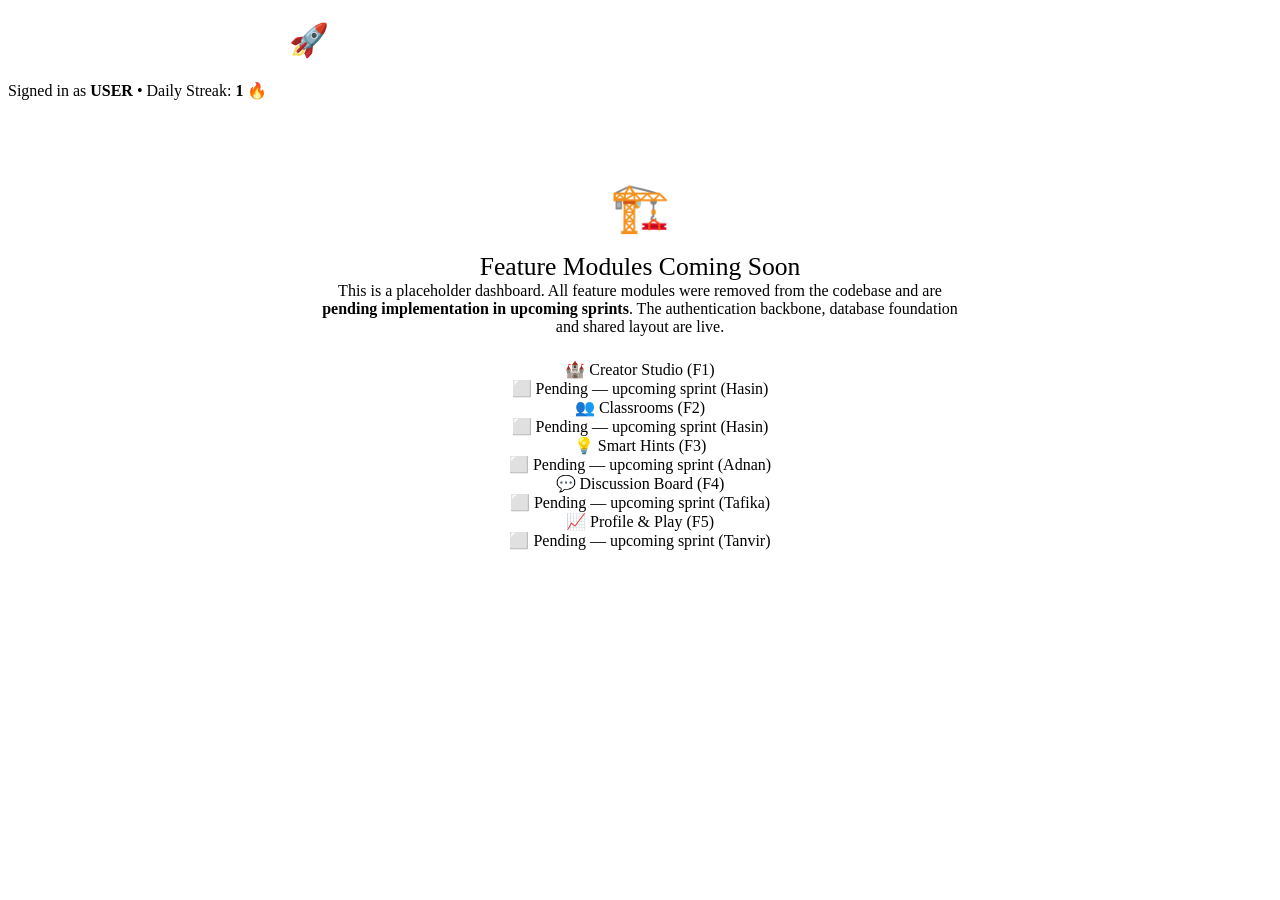
==== src/main/resources/templates/dashboard.html @ 27b3b244 "Initial clean basecode setup" ====
<!DOCTYPE html>
<html lang="en" xmlns:th="http://www.thymeleaf.org">
<head th:replace="~{fragments/layout :: htmlHead('Dashboard')}"></head>
<body>
    <div th:replace="~{fragments/layout :: navbar}"></div>

    <div class="cq-container">
        <div th:replace="~{fragments/layout :: flashMessages}"></div>

        <div style="margin-bottom:2rem;">
            <h1 style="font-size:2rem; font-weight:800; color:#fff;">Welcome, <span th:text="${user != null ? user.name : 'Explorer'}">Explorer</span>! 🚀</h1>
            <p style="color:var(--text-muted);">
                Signed in as <strong th:text="${user != null ? user.role : 'USER'}">USER</strong><span th:if="${user != null}">
                &bull; Daily Streak: <span style="color:var(--accent); font-weight:700;" th:text="${user.loginStreak}">1</span> 🔥</span>
            </p>
        </div>

        <div class="cq-card" style="text-align:center; padding:3rem 2rem;">
            <div style="font-size:3rem; margin-bottom:1rem;">🏗️</div>
            <div class="cq-card-title" style="font-size:1.6rem;">Feature Modules Coming Soon</div>
            <div class="cq-card-sub" style="max-width:640px; margin:0 auto 1.5rem auto;">
                This is a placeholder dashboard. All feature modules were removed from the
                codebase and are <strong>pending implementation in upcoming sprints</strong>.
                The authentication backbone, database foundation and shared layout are live.
            </div>
            <div class="cq-grid" style="max-width:900px; margin:0 auto;">
                <div class="cq-card">
                    <div class="cq-card-title">🏰 Creator Studio (F1)</div>
                    <div class="cq-card-sub">⬜ Pending — upcoming sprint (Hasin)</div>
                </div>
                <div class="cq-card">
                    <div class="cq-card-title">👥 Classrooms (F2)</div>
                    <div class="cq-card-sub">⬜ Pending — upcoming sprint (Hasin)</div>
                </div>
                <div class="cq-card">
                    <div class="cq-card-title">💡 Smart Hints (F3)</div>
                    <div class="cq-card-sub">⬜ Pending — upcoming sprint (Adnan)</div>
                </div>
                <div class="cq-card">
                    <div class="cq-card-title">💬 Discussion Board (F4)</div>
                    <div class="cq-card-sub">⬜ Pending — upcoming sprint (Tafika)</div>
                </div>
                <div class="cq-card">
                    <div class="cq-card-title">📈 Profile &amp; Play (F5)</div>
                    <div class="cq-card-sub">⬜ Pending — upcoming sprint (Tanvir)</div>
                </div>
            </div>
        </div>
    </div>

    <div th:replace="~{fragments/layout :: footer}"></div>
</body>
</html>
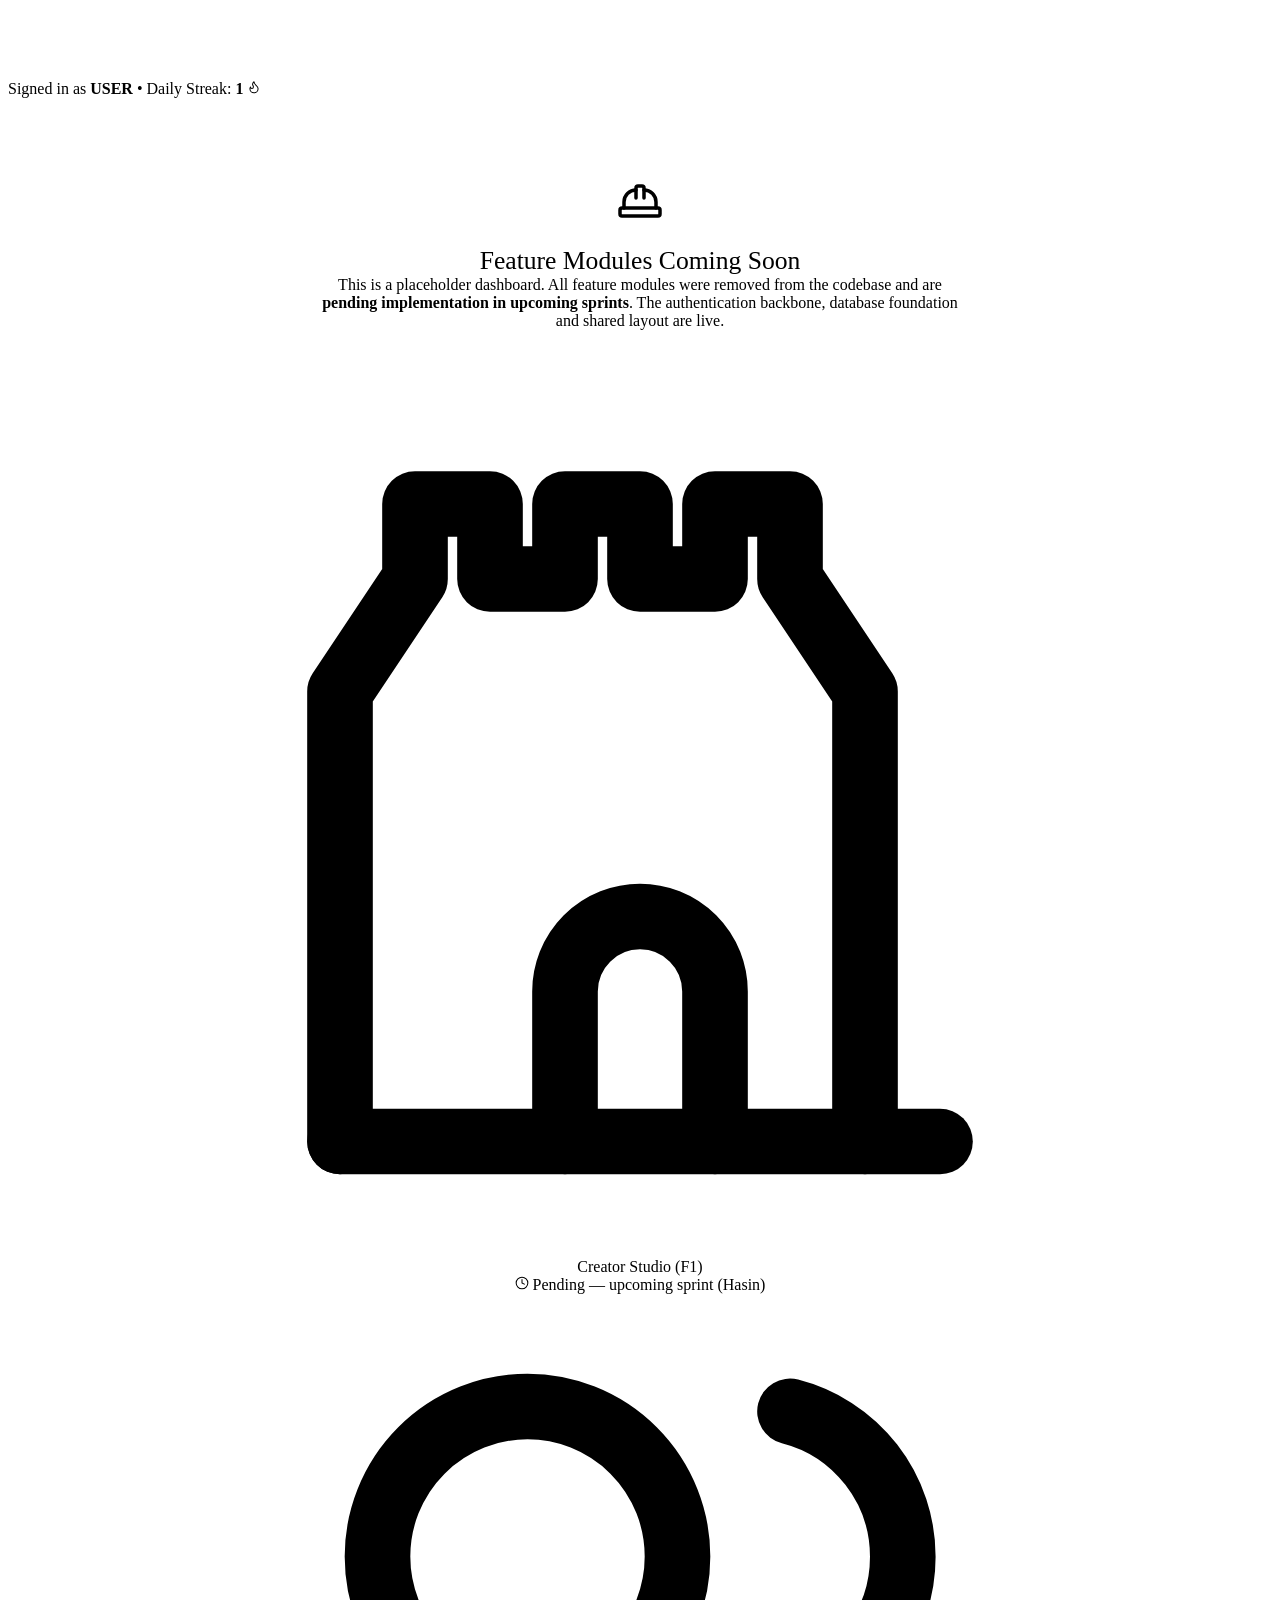
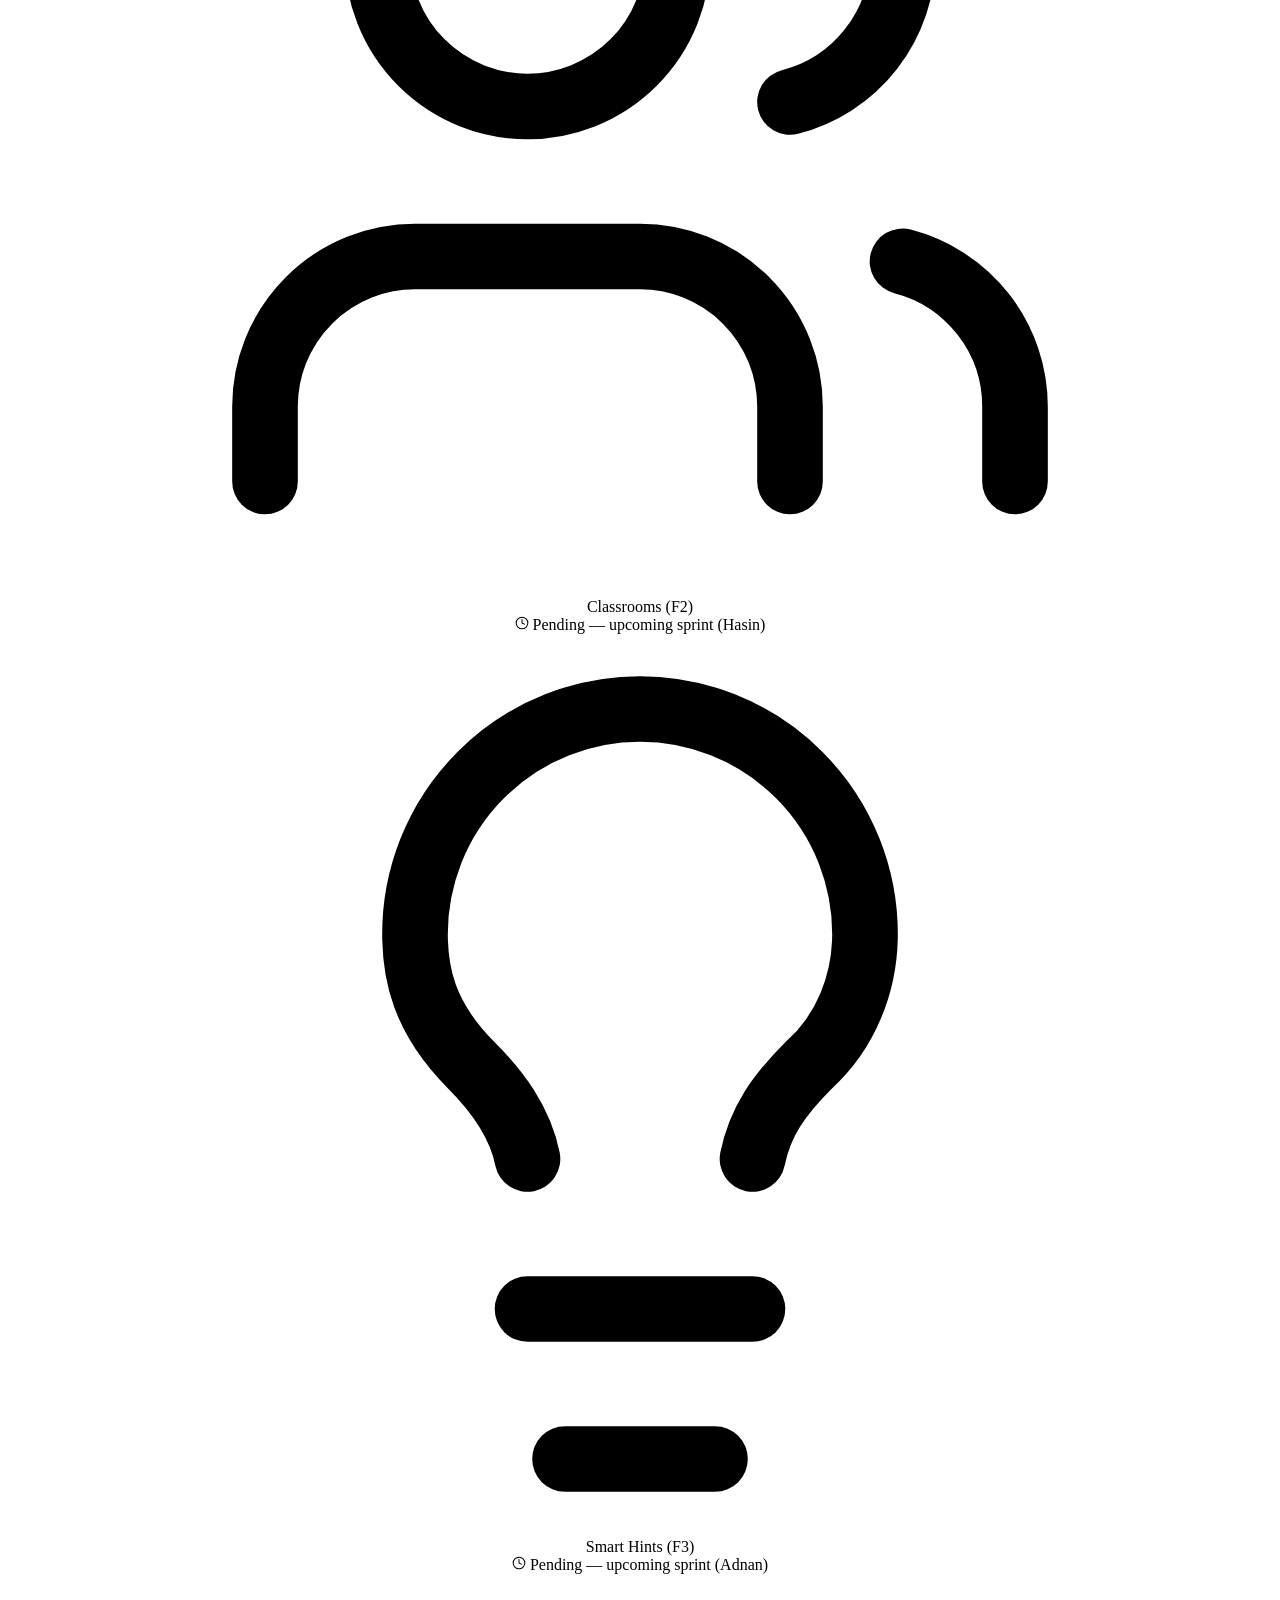
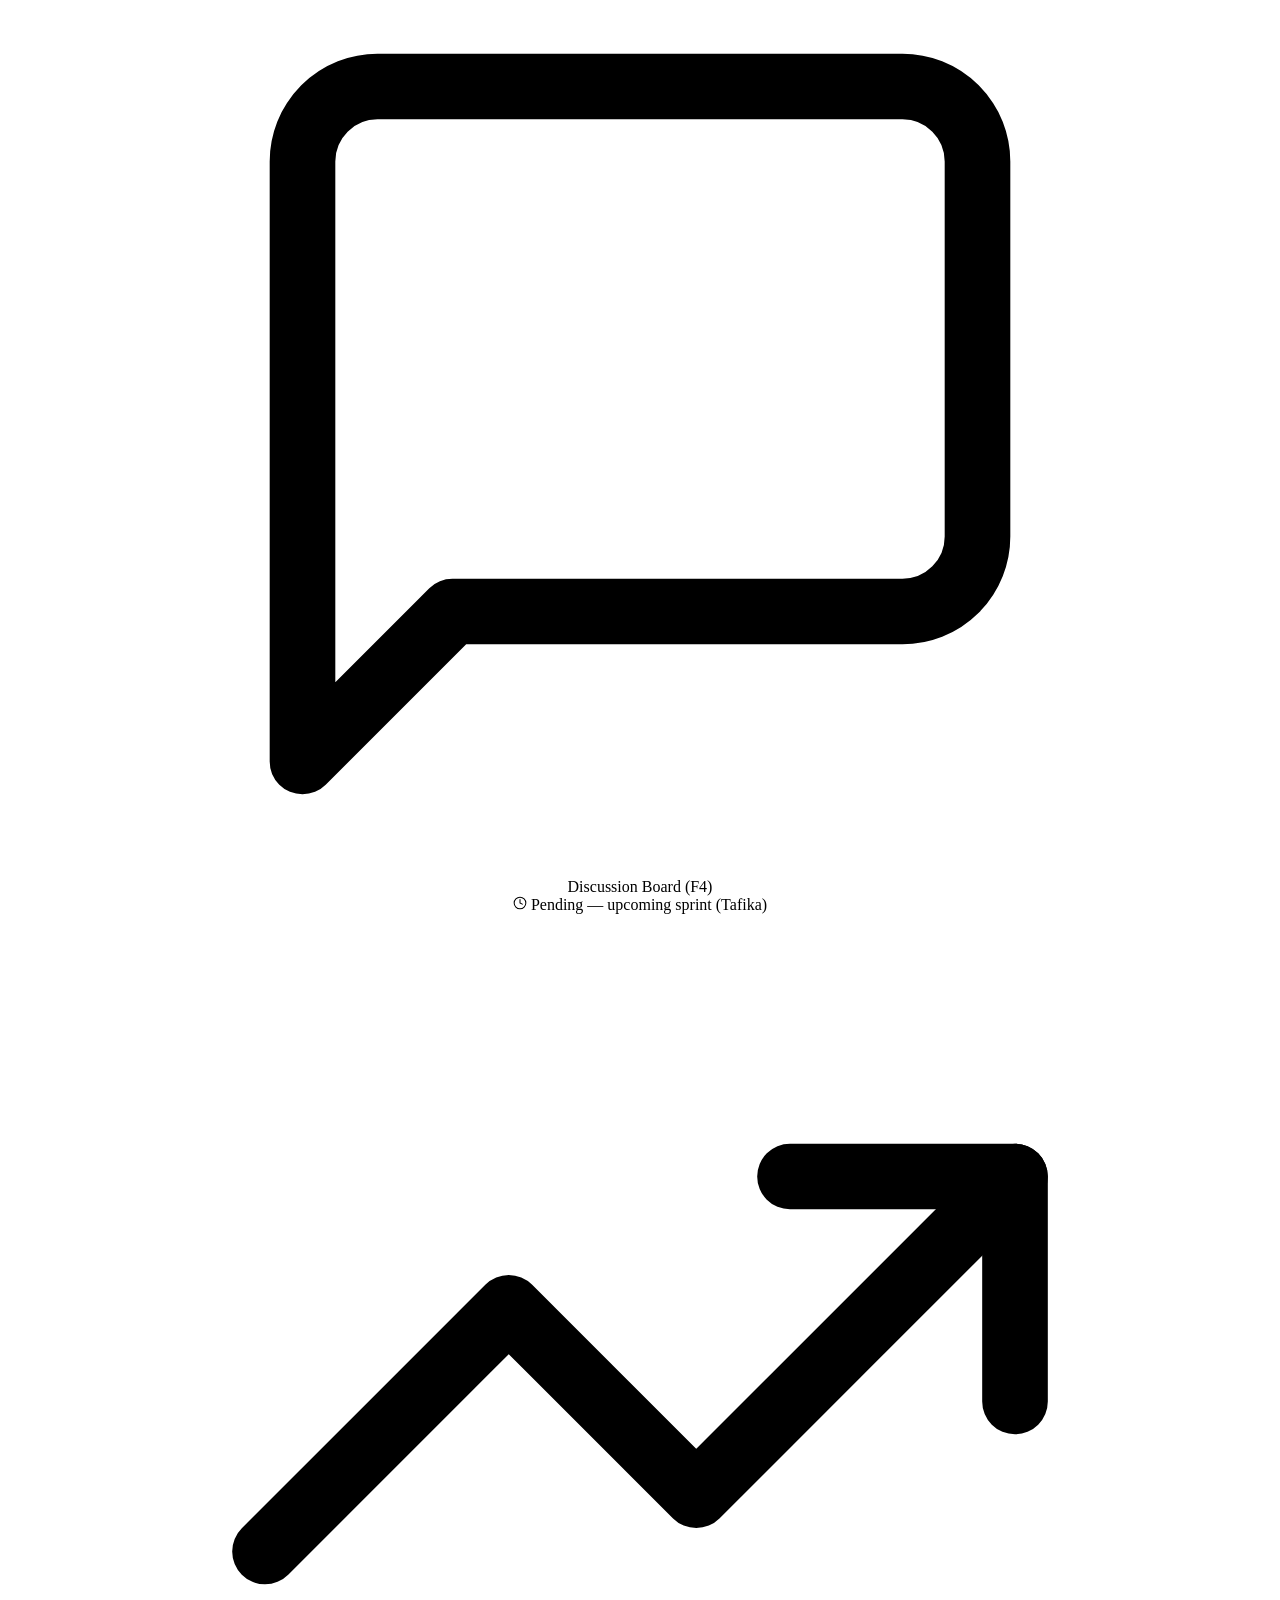
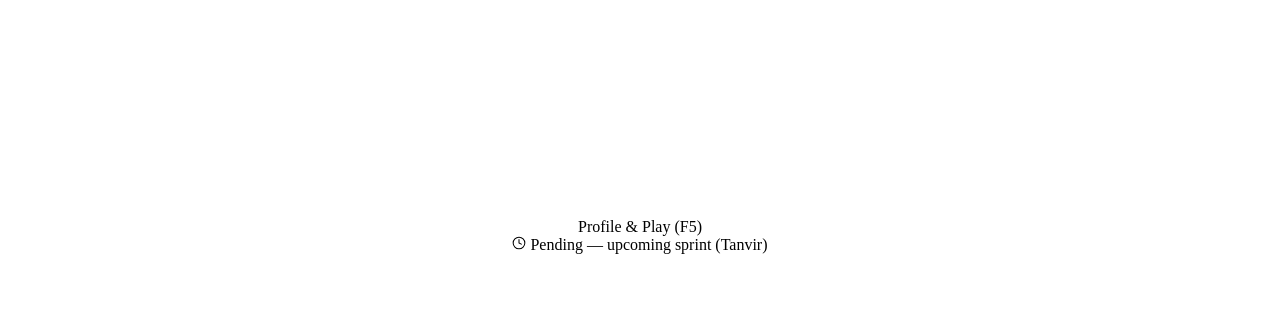
==== commit 94b29d3a: "Add static grid background and replace emojis with line icons - app.css body: layered static archite" ====
--- a/src/main/resources/templates/dashboard.html
+++ b/src/main/resources/templates/dashboard.html
@@ -8,15 +8,30 @@
         <div th:replace="~{fragments/layout :: flashMessages}"></div>
 
         <div style="margin-bottom:2rem;">
-            <h1 style="font-size:2rem; font-weight:800; color:#fff;">Welcome, <span th:text="${user != null ? user.name : 'Explorer'}">Explorer</span>! 🚀</h1>
+            <h1 style="font-size:2rem; font-weight:800; color:#fff;">Welcome, <span th:text="${user != null ? user.name : 'Explorer'}">Explorer</span>!
+                <svg class="cq-icon" viewBox="0 0 24 24" width="22" height="22" fill="none" stroke="currentColor" stroke-width="1.75" stroke-linecap="round" stroke-linejoin="round" aria-hidden="true">
+                    <path d="M4.5 16.5c-1.5 1.26-2 5-2 5s3.74-.5 5-2c.71-.84.7-2.13-.09-2.91a2.18 2.18 0 0 0-2.91-.09z"/>
+                    <path d="m12 15-3-3a22 22 0 0 1 2-3.95A12.88 12.88 0 0 1 22 2c0 2.72-.78 7.5-6 11a22.35 22.35 0 0 1-4 2z"/>
+                    <path d="M9 12H4s.55-3.03 1.34-4.5C6.13 6 8 5 10 5a12.9 12.9 0 0 1 3 1"/>
+                    <path d="M12 15v4s3.03-.55 4.5-1.34C18 16.87 19 15 19 13a12.9 12.9 0 0 0-1-3"/>
+                </svg>
+            </h1>
             <p style="color:var(--text-muted);">
                 Signed in as <strong th:text="${user != null ? user.role : 'USER'}">USER</strong><span th:if="${user != null}">
-                &bull; Daily Streak: <span style="color:var(--accent); font-weight:700;" th:text="${user.loginStreak}">1</span> 🔥</span>
+                &bull; Daily Streak: <span style="color:var(--accent); font-weight:700;" th:text="${user.loginStreak}">1</span>
+                <svg class="cq-icon" viewBox="0 0 24 24" width="14" height="14" fill="none" stroke="currentColor" stroke-width="1.75" stroke-linecap="round" stroke-linejoin="round" aria-hidden="true">
+                    <path d="M8.5 14.5A2.5 2.5 0 0 0 11 12c0-1.38-.5-2-1-3-1.072-2.143-.224-4.054 2-6 .5 2.5 2 4.9 4 6.5 2 1.6 3 3.5 3 5.5a7 7 0 1 1-14 0c0-1.153.433-2.294 1-3a2.5 2.5 0 0 0 2.5 2.5z"/>
+                </svg></span>
             </p>
         </div>
 
         <div class="cq-card" style="text-align:center; padding:3rem 2rem;">
-            <div style="font-size:3rem; margin-bottom:1rem;">🏗️</div>
+            <svg viewBox="0 0 24 24" width="48" height="48" fill="none" stroke="currentColor" stroke-width="1.75" stroke-linecap="round" stroke-linejoin="round" style="color:var(--primary); margin-bottom:1rem;" aria-hidden="true">
+                <path d="M2 18a1 1 0 0 0 1 1h18a1 1 0 0 0 1-1v-2a1 1 0 0 0-1-1H3a1 1 0 0 0-1 1Z"/>
+                <path d="M10 10V5a1 1 0 0 1 1-1h2a1 1 0 0 1 1 1v5"/>
+                <path d="M4 15v-3a6 6 0 0 1 6-6"/>
+                <path d="M14 6a6 6 0 0 1 6 6v3"/>
+            </svg>
             <div class="cq-card-title" style="font-size:1.6rem;">Feature Modules Coming Soon</div>
             <div class="cq-card-sub" style="max-width:640px; margin:0 auto 1.5rem auto;">
                 This is a placeholder dashboard. All feature modules were removed from the
@@ -25,24 +40,82 @@
             </div>
             <div class="cq-grid" style="max-width:900px; margin:0 auto;">
                 <div class="cq-card">
-                    <div class="cq-card-title">🏰 Creator Studio (F1)</div>
-                    <div class="cq-card-sub">⬜ Pending — upcoming sprint (Hasin)</div>
+                    <div class="cq-card-title">
+                        <svg class="cq-icon" viewBox="0 0 24 24" fill="none" stroke="currentColor" stroke-width="1.75" stroke-linecap="round" stroke-linejoin="round" aria-hidden="true">
+                            <path d="M4 21V9l2-3V4h2v2h2V4h2v2h2V4h2v2l2 3v12"/>
+                            <path d="M4 21h16"/>
+                            <path d="M10 21v-4a2 2 0 0 1 4 0v4"/>
+                        </svg>
+                        Creator Studio (F1)
+                    </div>
+                    <div class="cq-card-sub">
+                        <svg class="cq-icon" viewBox="0 0 24 24" width="14" height="14" fill="none" stroke="currentColor" stroke-width="1.75" stroke-linecap="round" stroke-linejoin="round" aria-hidden="true">
+                            <circle cx="12" cy="12" r="10"/><polyline points="12 6 12 12 16 14"/>
+                        </svg>
+                        Pending — upcoming sprint (Hasin)
+                    </div>
                 </div>
                 <div class="cq-card">
-                    <div class="cq-card-title">👥 Classrooms (F2)</div>
-                    <div class="cq-card-sub">⬜ Pending — upcoming sprint (Hasin)</div>
+                    <div class="cq-card-title">
+                        <svg class="cq-icon" viewBox="0 0 24 24" fill="none" stroke="currentColor" stroke-width="1.75" stroke-linecap="round" stroke-linejoin="round" aria-hidden="true">
+                            <path d="M16 21v-2a4 4 0 0 0-4-4H6a4 4 0 0 0-4 4v2"/>
+                            <circle cx="9" cy="7" r="4"/>
+                            <path d="M22 21v-2a4 4 0 0 0-3-3.87"/>
+                            <path d="M16 3.13a4 4 0 0 1 0 7.75"/>
+                        </svg>
+                        Classrooms (F2)
+                    </div>
+                    <div class="cq-card-sub">
+                        <svg class="cq-icon" viewBox="0 0 24 24" width="14" height="14" fill="none" stroke="currentColor" stroke-width="1.75" stroke-linecap="round" stroke-linejoin="round" aria-hidden="true">
+                            <circle cx="12" cy="12" r="10"/><polyline points="12 6 12 12 16 14"/>
+                        </svg>
+                        Pending — upcoming sprint (Hasin)
+                    </div>
                 </div>
                 <div class="cq-card">
-                    <div class="cq-card-title">💡 Smart Hints (F3)</div>
-                    <div class="cq-card-sub">⬜ Pending — upcoming sprint (Adnan)</div>
+                    <div class="cq-card-title">
+                        <svg class="cq-icon" viewBox="0 0 24 24" fill="none" stroke="currentColor" stroke-width="1.75" stroke-linecap="round" stroke-linejoin="round" aria-hidden="true">
+                            <path d="M15 14c.2-1 .7-1.7 1.5-2.5 1-.9 1.5-2.2 1.5-3.5A6 6 0 0 0 6 8c0 1 .2 2.2 1.5 3.5.7.7 1.3 1.5 1.5 2.5"/>
+                            <path d="M9 18h6"/>
+                            <path d="M10 22h4"/>
+                        </svg>
+                        Smart Hints (F3)
+                    </div>
+                    <div class="cq-card-sub">
+                        <svg class="cq-icon" viewBox="0 0 24 24" width="14" height="14" fill="none" stroke="currentColor" stroke-width="1.75" stroke-linecap="round" stroke-linejoin="round" aria-hidden="true">
+                            <circle cx="12" cy="12" r="10"/><polyline points="12 6 12 12 16 14"/>
+                        </svg>
+                        Pending — upcoming sprint (Adnan)
+                    </div>
                 </div>
                 <div class="cq-card">
-                    <div class="cq-card-title">💬 Discussion Board (F4)</div>
-                    <div class="cq-card-sub">⬜ Pending — upcoming sprint (Tafika)</div>
+                    <div class="cq-card-title">
+                        <svg class="cq-icon" viewBox="0 0 24 24" fill="none" stroke="currentColor" stroke-width="1.75" stroke-linecap="round" stroke-linejoin="round" aria-hidden="true">
+                            <path d="M21 15a2 2 0 0 1-2 2H7l-4 4V5a2 2 0 0 1 2-2h14a2 2 0 0 1 2 2z"/>
+                        </svg>
+                        Discussion Board (F4)
+                    </div>
+                    <div class="cq-card-sub">
+                        <svg class="cq-icon" viewBox="0 0 24 24" width="14" height="14" fill="none" stroke="currentColor" stroke-width="1.75" stroke-linecap="round" stroke-linejoin="round" aria-hidden="true">
+                            <circle cx="12" cy="12" r="10"/><polyline points="12 6 12 12 16 14"/>
+                        </svg>
+                        Pending — upcoming sprint (Tafika)
+                    </div>
                 </div>
                 <div class="cq-card">
-                    <div class="cq-card-title">📈 Profile &amp; Play (F5)</div>
-                    <div class="cq-card-sub">⬜ Pending — upcoming sprint (Tanvir)</div>
+                    <div class="cq-card-title">
+                        <svg class="cq-icon" viewBox="0 0 24 24" fill="none" stroke="currentColor" stroke-width="1.75" stroke-linecap="round" stroke-linejoin="round" aria-hidden="true">
+                            <polyline points="22 7 13.5 15.5 8.5 10.5 2 17"/>
+                            <polyline points="16 7 22 7 22 13"/>
+                        </svg>
+                        Profile &amp; Play (F5)
+                    </div>
+                    <div class="cq-card-sub">
+                        <svg class="cq-icon" viewBox="0 0 24 24" width="14" height="14" fill="none" stroke="currentColor" stroke-width="1.75" stroke-linecap="round" stroke-linejoin="round" aria-hidden="true">
+                            <circle cx="12" cy="12" r="10"/><polyline points="12 6 12 12 16 14"/>
+                        </svg>
+                        Pending — upcoming sprint (Tanvir)
+                    </div>
                 </div>
             </div>
         </div>
